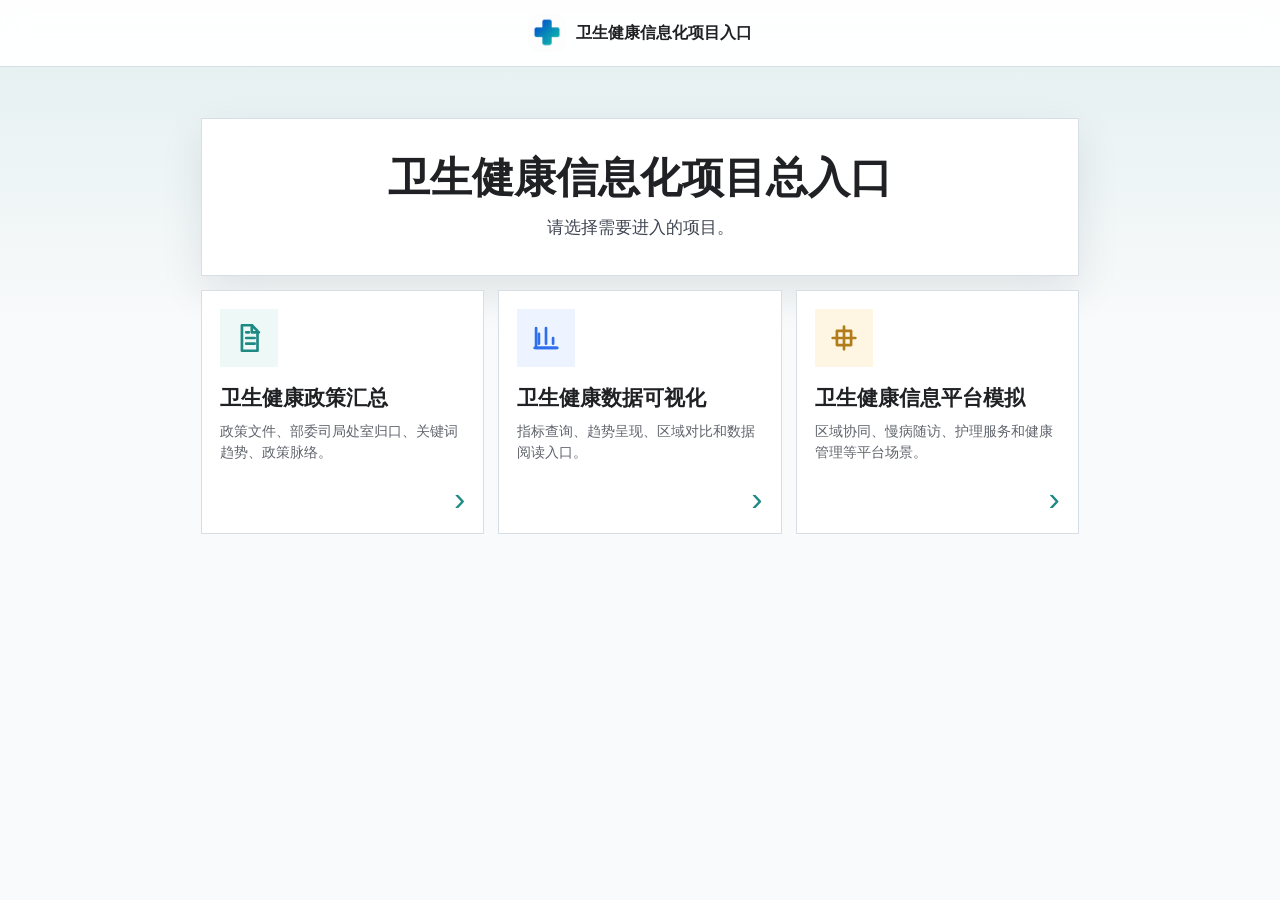
==== index.html @ bfa29a33 "Simplify portal home navigation" ====
﻿<!doctype html>
<html lang="zh-CN">
  <head>
    <meta charset="utf-8" />
    <meta name="viewport" content="width=device-width, initial-scale=1" />
    <title>卫生健康信息化项目入口</title>
    <link rel="icon" type="image/png" href="assets/favicon.png" />
    <link rel="apple-touch-icon" href="assets/favicon.png" />
    <link rel="stylesheet" href="styles.css" />
  </head>
  <body class="portal-shell portal-home-simple">
    <header class="portal-header">
      <a class="portal-brand" href="index.html" aria-label="卫生健康信息化项目入口">
        <img src="assets/favicon.png" alt="" />
        <span>卫生健康信息化项目入口</span>
      </a>
    </header>

    <main class="portal-main">
      <section class="portal-hero" aria-labelledby="portalTitle">
        <div>
          <h1 id="portalTitle">卫生健康信息化项目总入口</h1>
          <p>请选择需要进入的项目。</p>
        </div>
      </section>

      <section class="portal-grid" aria-label="项目入口">
        <a class="portal-card portal-card-policy" href="https://xujiann.github.io/health-policy/policy.html">
          <span class="portal-icon" aria-hidden="true">
            <svg viewBox="0 0 24 24" role="img">
              <path d="M7 3h7l4 4v14H7z" />
              <path d="M14 3v5h5" />
              <path d="M10 12h6M10 16h6M10 8h2" />
            </svg>
          </span>
          <span class="portal-card-body">
            <strong>卫生健康政策汇总</strong>
            <em>政策文件、部委司局处室归口、关键词趋势、政策脉络。</em>
          </span>
          <span class="portal-arrow" aria-hidden="true">›</span>
        </a>

        <a class="portal-card portal-card-data" href="https://xujiann.github.io/health-indicators/">
          <span class="portal-icon" aria-hidden="true">
            <svg viewBox="0 0 24 24" role="img">
              <path d="M4 19h16" />
              <path d="M7 16V9M12 16V5M17 16v-4" />
              <path d="M5 5v14h14" />
            </svg>
          </span>
          <span class="portal-card-body">
            <strong>卫生健康数据可视化</strong>
            <em>指标查询、趋势呈现、区域对比和数据阅读入口。</em>
          </span>
          <span class="portal-arrow" aria-hidden="true">›</span>
        </a>

        <a class="portal-card portal-card-platform" href="https://xujiann.github.io/chronic-care-platform/login.html">
          <span class="portal-icon" aria-hidden="true">
            <svg viewBox="0 0 24 24" role="img">
              <path d="M12 4v16M4 12h16" />
              <path d="M7 7h10v10H7z" />
            </svg>
          </span>
          <span class="portal-card-body">
            <strong>卫生健康信息平台模拟</strong>
            <em>区域协同、慢病随访、护理服务和健康管理等平台场景。</em>
          </span>
          <span class="portal-arrow" aria-hidden="true">›</span>
        </a>
      </section>

    </main>
  </body>
</html>
---- styles.css ----
:root {
  color-scheme: light;
  --ink: #202124;
  --muted: #60646c;
  --line: #d8dee6;
  --paper: #f8fafb;
  --panel: #ffffff;
  --teal: #1f8a84;
  --blue: #2f6fed;
  --red: #c85757;
  --green: #4e8f55;
  --gold: #b17c1a;
  --violet: #7a5bb8;
  --cyan: #2a91b8;
  --shadow: 0 16px 40px rgba(31, 41, 55, 0.10);
}

* {
  box-sizing: border-box;
}

html {
  scroll-behavior: smooth;
}

body {
  margin: 0;
  background: var(--paper);
  color: var(--ink);
  font-family: "Microsoft YaHei", "PingFang SC", "Noto Sans CJK SC", Arial, sans-serif;
  line-height: 1.55;
  padding-left: 232px;
}

section {
  scroll-margin-top: 96px;
}

a {
  color: inherit;
}

.topbar {
  display: flex;
  align-items: center;
  justify-content: space-between;
  gap: 24px;
  padding: 22px clamp(18px, 4vw, 48px) 16px;
  background: #ffffff;
  border-bottom: 1px solid var(--line);
  position: sticky;
  top: 0;
  z-index: 10;
}

.platform-rail {
  position: fixed;
  inset: 0 auto 0 0;
  width: 232px;
  background: #15202b;
  color: #fff;
  z-index: 20;
  display: flex;
  flex-direction: column;
  padding: 18px 14px;
}

.platform-brand {
  display: grid;
  grid-template-columns: 42px 1fr;
  gap: 10px;
  align-items: center;
  padding: 6px 6px 18px;
  border-bottom: 1px solid rgba(255, 255, 255, 0.14);
}

.platform-brand img {
  width: 42px;
  height: 42px;
  border-radius: 12px;
}

.platform-brand strong,
.platform-brand span {
  display: block;
}

.platform-brand strong {
  font-size: 16px;
}

.platform-brand span {
  color: rgba(255, 255, 255, 0.62);
  font-size: 12px;
}

.platform-rail nav {
  display: grid;
  gap: 6px;
  padding-top: 18px;
}

.platform-rail nav a {
  min-height: 40px;
  display: flex;
  align-items: center;
  padding: 0 12px;
  color: rgba(255, 255, 255, 0.76);
  text-decoration: none;
  font-weight: 800;
  border-left: 3px solid transparent;
}

.platform-rail nav a:hover,
.platform-rail nav a.is-active {
  color: #fff;
  background: rgba(255, 255, 255, 0.08);
  border-left-color: #22b8a8;
}

.eyebrow {
  margin: 0 0 4px;
  color: var(--teal);
  font-size: 13px;
  font-weight: 700;
}

h1,
h2,
p {
  margin-top: 0;
}

h1 {
  margin-bottom: 0;
  font-size: clamp(24px, 3.5vw, 42px);
  line-height: 1.18;
  letter-spacing: 0;
}

.top-actions {
  display: flex;
  align-items: center;
  gap: 10px;
  flex-shrink: 0;
}

.platform-status {
  min-height: 34px;
  display: inline-flex;
  align-items: center;
  padding: 0 12px;
  border: 1px solid #bfd5d2;
  background: #eef8f7;
  color: #17635f;
  font-size: 13px;
  font-weight: 900;
}

.icon-button,
.source-link,
button,
select,
input {
  font: inherit;
}

.icon-button {
  width: 42px;
  height: 42px;
  border: 1px solid var(--line);
  background: #fff;
  color: var(--ink);
  cursor: pointer;
}

.icon-button:hover,
.source-link:hover {
  border-color: var(--teal);
}

.source-link,
.detail-url {
  display: inline-flex;
  align-items: center;
  min-height: 42px;
  padding: 0 14px;
  border: 1px solid var(--line);
  background: #fff;
  text-decoration: none;
  font-weight: 700;
}

main {
  padding: 0 clamp(18px, 4vw, 48px) 44px;
}

.intro-band {
  display: grid;
  grid-template-columns: minmax(0, 1fr) minmax(260px, 420px);
  gap: 22px;
  align-items: stretch;
  padding: 28px 0 24px;
}

.intro-copy {
  display: grid;
  align-content: center;
  gap: 14px;
  max-width: 920px;
  min-height: 240px;
  padding: clamp(20px, 4vw, 34px);
  background: #fff;
  border: 1px solid var(--line);
  box-shadow: var(--shadow);
}

.intro-badge {
  justify-self: start;
  min-height: 30px;
  display: inline-flex;
  align-items: center;
  padding: 0 10px;
  border: 1px solid #bfd5d2;
  background: #eef8f7;
  color: #17635f;
  font-size: 12px;
  font-weight: 900;
}

.intro-copy h2 {
  margin: 0;
  max-width: 760px;
  font-size: clamp(26px, 3.4vw, 44px);
  line-height: 1.16;
}

.intro-copy p {
  margin: 0;
  max-width: 820px;
  font-size: 17px;
  color: #394150;
}

.intro-actions {
  display: flex;
  flex-wrap: wrap;
  gap: 10px;
}

.primary-action {
  display: inline-flex;
  align-items: center;
  min-height: 42px;
  padding: 0 16px;
  background: var(--teal);
  color: #fff;
  border: 1px solid var(--teal);
  text-decoration: none;
  font-weight: 900;
}

.primary-action:hover {
  background: #176f6a;
}

.stat-grid {
  display: grid;
  grid-template-columns: repeat(2, 1fr);
  gap: 10px;
}

.stat-grid div {
  min-height: 115px;
  background: #fff;
  border: 1px solid var(--line);
  display: grid;
  place-items: center;
  padding: 12px;
  text-align: center;
}

.stat-grid strong {
  display: block;
  font-size: 34px;
  line-height: 1;
}

.stat-grid span {
  color: var(--muted);
  font-size: 13px;
}

.module-strip {
  display: grid;
  grid-template-columns: repeat(4, minmax(0, 1fr));
  gap: 12px;
  margin-bottom: 18px;
}

.module-strip article {
  background: #fff;
  border: 1px solid var(--line);
  padding: 14px;
  display: grid;
  gap: 4px;
}

.module-strip span,
.module-strip em {
  color: var(--muted);
  font-size: 12px;
  font-style: normal;
  font-weight: 800;
}

.module-strip strong {
  font-size: 26px;
  line-height: 1;
}

.ops-dashboard {
  display: grid;
  grid-template-columns: minmax(0, 1.25fr) minmax(320px, 0.75fr);
  gap: 14px;
  margin-bottom: 18px;
}

.latest-panel,
.quality-panel {
  background: #fff;
  border: 1px solid var(--line);
  box-shadow: var(--shadow);
  padding: 16px;
}

.panel-head {
  display: flex;
  justify-content: space-between;
  gap: 16px;
  align-items: start;
  margin-bottom: 12px;
}

.panel-head span {
  display: block;
  color: var(--teal);
  font-size: 12px;
  font-weight: 900;
}

.panel-head h2 {
  margin: 2px 0 0;
  font-size: 22px;
}

.panel-head a,
.interface-status a {
  color: var(--teal);
  font-size: 13px;
  font-weight: 900;
  text-decoration: none;
}

.latest-list {
  display: grid;
  gap: 8px;
}

.latest-item {
  display: grid;
  gap: 4px;
  padding: 10px 12px;
  background: #f8fafb;
  border: 1px solid #e7edf2;
  text-decoration: none;
}

.latest-item:hover {
  background: #f1f8f8;
}

.latest-item span,
.latest-item em {
  color: var(--muted);
  font-size: 12px;
  font-style: normal;
}

.latest-item strong {
  font-size: 14px;
  line-height: 1.4;
}

.quality-grid {
  display: grid;
  grid-template-columns: repeat(2, 1fr);
  gap: 8px;
}

.quality-grid div {
  min-height: 78px;
  display: grid;
  place-items: center;
  padding: 10px;
  background: #f8fafb;
  border: 1px solid #e7edf2;
  text-align: center;
}

.quality-grid strong {
  font-size: 24px;
  line-height: 1;
}

.quality-grid span {
  color: var(--muted);
  font-size: 12px;
  font-weight: 800;
}

.interface-status {
  margin-top: 10px;
  padding: 10px 12px;
  background: #f4f8f8;
  border: 1px solid #dce8e8;
  display: flex;
  justify-content: space-between;
  gap: 12px;
  align-items: center;
}

.interface-status span {
  color: var(--muted);
  font-size: 12px;
  font-weight: 900;
}

.workspace {
  display: grid;
  grid-template-columns: minmax(240px, 280px) minmax(360px, 1fr) minmax(280px, 320px);
  gap: 16px;
  align-items: stretch;
  min-width: 0;
}

.filters,
.detail-panel,
.map-panel {
  background: var(--panel);
  border: 1px solid var(--line);
  box-shadow: var(--shadow);
}

.filters,
.detail-panel {
  padding: 18px;
}

.filters {
  display: flex;
  flex-direction: column;
  gap: 16px;
}

.filters label {
  display: grid;
  gap: 7px;
  color: var(--muted);
  font-size: 13px;
  font-weight: 700;
}

input,
select {
  width: 100%;
  min-height: 42px;
  border: 1px solid var(--line);
  background: #fff;
  color: var(--ink);
  padding: 0 12px;
}

input:focus,
select:focus,
button:focus-visible,
a:focus-visible {
  outline: 3px solid rgba(47, 111, 237, 0.24);
  outline-offset: 2px;
}

.legend {
  display: grid;
  gap: 8px;
  margin-top: 4px;
}

.legend-row {
  width: 100%;
  min-height: 34px;
  padding: 0;
  border: 0;
  background: transparent;
  display: flex;
  align-items: center;
  justify-content: space-between;
  gap: 10px;
  font-size: 13px;
  color: #3f4652;
  cursor: pointer;
  text-align: left;
}

.legend-row:hover {
  color: var(--teal);
}

.filter-count {
  margin: 0;
  padding: 10px 12px;
  background: #f4f8f8;
  border: 1px solid #dce8e8;
  color: #40505a;
  font-size: 13px;
  font-weight: 700;
}

.secondary-chips {
  display: flex;
  flex-wrap: wrap;
  gap: 6px;
}

.secondary-chips button {
  min-height: 30px;
  border: 1px solid var(--line);
  background: #fff;
  color: #3f4652;
  padding: 0 8px;
  font-size: 12px;
  font-weight: 700;
  cursor: pointer;
}

.secondary-chips button:hover,
.secondary-chips button.is-selected {
  border-color: var(--teal);
  color: var(--teal);
  background: #f4f8f8;
}

.secondary-chips strong {
  margin-left: 5px;
  color: var(--muted);
}

.legend-row span:first-child {
  display: inline-flex;
  align-items: center;
  gap: 8px;
}

.swatch {
  width: 12px;
  height: 12px;
  border-radius: 50%;
  display: inline-block;
}

.map-panel {
  min-height: 720px;
  overflow: hidden;
  position: relative;
}

.map-status {
  position: absolute;
  top: 12px;
  left: 12px;
  z-index: 2;
  padding: 7px 10px;
  background: rgba(255, 255, 255, 0.92);
  border: 1px solid var(--line);
  color: #4b5563;
  font-size: 12px;
  font-weight: 800;
}

#policyMap {
  display: block;
  width: 100%;
  height: 720px;
  background:
    radial-gradient(circle at 50% 50%, rgba(31, 138, 132, 0.08), transparent 34%),
    linear-gradient(90deg, rgba(216, 222, 230, 0.42) 1px, transparent 1px),
    linear-gradient(rgba(216, 222, 230, 0.42) 1px, transparent 1px),
    #fbfcfd;
  background-size: auto, 44px 44px, 44px 44px;
}

.link {
  stroke: #b9c3cf;
  stroke-width: 0.75;
  fill: none;
  opacity: 0.34;
}

.ministry-link {
  stroke-width: 2.4;
  opacity: 0.62;
}

.topic-link {
  stroke-width: 1.7;
  opacity: 0.54;
}

.office-link {
  stroke-width: 1.05;
  opacity: 0.45;
}

.policy-link {
  stroke-width: 0.6;
  opacity: 0.25;
}

.policy-relation {
  stroke-width: 0.8;
  opacity: 0.34;
  stroke-dasharray: 4 5;
}

.node {
  cursor: pointer;
}

.node circle {
  stroke: #ffffff;
  stroke-width: 1.6;
  filter: drop-shadow(0 5px 10px rgba(31, 41, 55, 0.14));
  transition: r 180ms ease, stroke-width 180ms ease;
}

.node text {
  fill: #1f2933;
  font-size: 12px;
  font-weight: 700;
  pointer-events: none;
}

.node.center text {
  font-size: 15px;
}

.node.ministry text {
  fill: #fff;
  font-size: 13px;
  font-weight: 900;
}

.node.topic text {
  fill: #fff;
  font-size: 11px;
}

.node.office text {
  fill: #172033;
  font-size: 11px;
  font-weight: 900;
}

.node.office circle {
  stroke: rgba(32, 33, 36, 0.36);
  stroke-width: 1.8;
}

.node.office .office-count {
  fill: var(--muted);
  font-size: 10px;
  font-weight: 800;
}

.node.policy:hover circle {
  r: 8;
  stroke-width: 2.4;
}

.node.ministry:hover circle,
.node.topic:hover circle,
.node.office:hover circle {
  stroke: #202124;
  stroke-width: 2.4;
}

.node.is-muted {
  opacity: 0.22;
}

.node.is-active circle {
  stroke: #202124;
  stroke-width: 3.2;
}

.detail-panel {
  display: flex;
  flex-direction: column;
  min-width: 0;
}

.detail-kicker {
  margin-bottom: 8px;
  color: var(--teal);
  font-size: 13px;
  font-weight: 800;
}

.detail-panel h2 {
  margin-bottom: 8px;
  font-size: 22px;
  line-height: 1.24;
}

.detail-date {
  margin-bottom: 14px;
  color: var(--muted);
}

#detailSummary {
  color: #3b4350;
}

dl {
  display: grid;
  grid-template-columns: 76px 1fr;
  gap: 9px 12px;
  margin: 6px 0 18px;
  font-size: 14px;
}

dt {
  color: var(--muted);
}

dd {
  margin: 0;
  min-width: 0;
}

.detail-url {
  justify-content: center;
  margin-top: auto;
  color: #fff;
  background: var(--teal);
  border-color: var(--teal);
}

.matrix-section,
.continuity-section,
.taxonomy-section,
.governance-section,
.timeline-section,
.sources-section {
  padding-top: 34px;
}

.section-head {
  display: flex;
  align-items: end;
  justify-content: space-between;
  gap: 24px;
  margin-bottom: 14px;
}

.section-head h2 {
  margin: 0;
  font-size: 24px;
}

.section-head p {
  max-width: 780px;
  margin: 0;
  color: var(--muted);
}

.matrix {
  display: grid;
  grid-template-columns: 190px repeat(11, minmax(54px, 1fr));
  gap: 1px;
  overflow-x: auto;
  border: 1px solid var(--line);
  background: var(--line);
}

.matrix-corner,
.matrix-head,
.matrix-topic,
.matrix-cell {
  min-height: 42px;
  background: #fff;
  display: flex;
  align-items: center;
}

.matrix-corner,
.matrix-head {
  justify-content: center;
  color: var(--muted);
  font-size: 12px;
  font-weight: 800;
}

.matrix-topic {
  gap: 8px;
  padding: 0 12px;
  font-size: 13px;
  font-weight: 800;
  white-space: nowrap;
}

.matrix-cell {
  justify-content: center;
  border: 0;
  color: #1f2933;
  font-size: 12px;
  font-weight: 800;
  cursor: pointer;
  background:
    linear-gradient(rgba(255, 255, 255, calc(1 - var(--cell-alpha))), rgba(255, 255, 255, calc(1 - var(--cell-alpha)))),
    var(--cell-color);
}

.matrix-cell:hover {
  outline: 2px solid #202124;
  outline-offset: -2px;
}

.continuity-tools {
  display: grid;
  grid-template-columns: minmax(240px, 420px) auto;
  gap: 10px;
  align-items: end;
  margin-bottom: 12px;
}

.continuity-tools label {
  display: grid;
  gap: 7px;
  color: var(--muted);
  font-size: 13px;
  font-weight: 800;
}

.trend-presets {
  display: flex;
  flex-wrap: wrap;
  gap: 8px;
  margin: -2px 0 12px;
}

.trend-presets button {
  min-height: 32px;
  border: 1px solid var(--line);
  background: #fff;
  color: #3f4652;
  padding: 0 10px;
  font-size: 13px;
  font-weight: 800;
  cursor: pointer;
}

.trend-presets button:hover,
.trend-presets button.is-active {
  border-color: var(--teal);
  color: var(--teal);
  background: #f4f8f8;
}

.continuity-grid {
  display: grid;
  grid-template-columns: minmax(420px, 1.3fr) minmax(280px, 0.7fr);
  gap: 14px;
}

.continuity-chart,
.continuity-panel,
.continuity-list,
.taxonomy-card {
  background: #fff;
  border: 1px solid var(--line);
}

.continuity-chart {
  min-height: 220px;
  display: grid;
  grid-template-columns: repeat(11, minmax(52px, 1fr));
  gap: 8px;
  align-items: end;
  padding: 18px 16px 12px;
  overflow-x: auto;
}

.continuity-bar {
  min-width: 0;
  min-height: 172px;
  border: 0;
  background: transparent;
  display: grid;
  grid-template-rows: 1fr auto auto;
  gap: 5px;
  justify-items: center;
  color: #3f4652;
  cursor: pointer;
  position: relative;
}

.continuity-bar span {
  width: 68%;
  align-self: end;
  background: linear-gradient(180deg, #2f6fed, #1f8a84);
  border: 1px solid rgba(32, 33, 36, 0.12);
  grid-row: 1;
  grid-column: 1;
  z-index: 2;
}

.continuity-bar i {
  width: 92%;
  align-self: end;
  background: rgba(31, 138, 132, 0.12);
  border: 1px dashed rgba(31, 138, 132, 0.35);
  grid-row: 1;
  grid-column: 1;
  z-index: 1;
}

.continuity-bar:hover span {
  filter: brightness(1.08);
}

.continuity-bar strong {
  font-size: 13px;
}

.continuity-bar em {
  font-style: normal;
  color: var(--muted);
  font-size: 12px;
}

.continuity-panel {
  padding: 16px;
}

.continuity-panel h3 {
  margin: 0 0 8px;
  font-size: 20px;
}

.continuity-panel p {
  color: var(--muted);
}

.trend-metrics {
  display: grid;
  grid-template-columns: repeat(2, 1fr);
  gap: 8px;
  margin: 12px 0;
}

.trend-metrics div {
  min-height: 64px;
  display: grid;
  place-items: center;
  padding: 8px;
  background: #f8fafb;
  border: 1px solid #e7edf2;
  text-align: center;
}

.trend-metrics strong {
  font-size: 16px;
}

.trend-metrics span {
  color: var(--muted);
  font-size: 12px;
  font-weight: 800;
}

.continuity-tags {
  display: flex;
  flex-wrap: wrap;
  gap: 7px;
}

.continuity-tags span {
  border: 1px solid var(--line);
  background: #f8fafb;
  padding: 5px 8px;
  font-size: 12px;
  font-weight: 800;
}

.continuity-tags strong {
  margin-left: 6px;
  color: var(--teal);
}

.forecast-box {
  margin-top: 12px;
  background: #fff;
  border: 1px solid var(--line);
  padding: 16px;
}

.forecast-head {
  display: flex;
  justify-content: space-between;
  gap: 16px;
  align-items: start;
  margin-bottom: 12px;
}

.forecast-head span {
  display: block;
  color: var(--teal);
  font-size: 12px;
  font-weight: 900;
}

.forecast-head h3 {
  margin: 2px 0 0;
  font-size: 20px;
}

.forecast-head dl {
  display: flex;
  gap: 8px;
  margin: 0;
}

.forecast-head dl div {
  min-width: 84px;
  padding: 8px 10px;
  background: #f8fafb;
  border: 1px solid #e7edf2;
  text-align: center;
}

.forecast-head dt {
  color: var(--muted);
  font-size: 12px;
  font-weight: 800;
}

.forecast-head dd {
  margin: 2px 0 0;
  color: var(--ink);
  font-size: 16px;
  font-weight: 900;
}

.forecast-cards {
  display: grid;
  grid-template-columns: repeat(3, minmax(0, 1fr));
  gap: 10px;
}

.forecast-cards article {
  min-height: 112px;
  padding: 12px;
  background: #f8fafb;
  border: 1px solid #e7edf2;
}

.forecast-cards strong {
  display: block;
  margin-bottom: 6px;
  color: #1f2933;
  font-size: 15px;
}

.forecast-cards p {
  margin: 0;
  color: #3f4652;
  font-size: 13px;
  line-height: 1.6;
}

.continuity-list {
  display: grid;
  gap: 1px;
  margin-top: 12px;
  background: var(--line);
  overflow: hidden;
}

.trend-stage-list {
  display: grid;
  grid-template-columns: repeat(auto-fit, minmax(220px, 1fr));
  gap: 10px;
  margin-top: 12px;
}

.trend-stage {
  background: #fff;
  border: 1px solid var(--line);
  padding: 12px;
}

.trend-stage div {
  display: flex;
  justify-content: space-between;
  gap: 8px;
  margin-bottom: 8px;
}

.trend-stage div strong {
  font-size: 18px;
}

.trend-stage div span {
  color: var(--teal);
  font-size: 13px;
  font-weight: 900;
}

.trend-stage ul {
  margin: 0;
  padding-left: 18px;
  color: #3f4652;
  font-size: 12px;
}

.trend-stage li + li {
  margin-top: 4px;
}

.continuity-item {
  display: grid;
  gap: 5px;
  padding: 10px 12px;
  background: #fff;
  text-decoration: none;
}

.continuity-item:hover {
  background: #f8fafb;
}

.continuity-item strong {
  font-size: 14px;
  line-height: 1.38;
}

.continuity-item span {
  color: var(--muted);
  font-size: 12px;
}

.taxonomy-list {
  display: grid;
  grid-template-columns: repeat(auto-fit, minmax(320px, 1fr));
  gap: 12px;
}

.taxonomy-card {
  padding: 14px;
}

.taxonomy-card h3 {
  display: flex;
  align-items: center;
  gap: 8px;
  margin: 0 0 8px;
  font-size: 17px;
}

.taxonomy-card p {
  margin-bottom: 12px;
  color: #3b4350;
  font-size: 13px;
}

.taxonomy-card dl {
  grid-template-columns: 58px 1fr;
  margin: 0;
  font-size: 13px;
}

.taxonomy-card a {
  color: var(--teal);
  font-weight: 800;
}

.milestone-list {
  display: grid;
  gap: 12px;
}

.milestone-card {
  display: grid;
  grid-template-columns: 112px minmax(0, 1fr);
  background: #fff;
  border: 1px solid var(--line);
}

.milestone-year {
  display: grid;
  align-content: space-between;
  gap: 18px;
  padding: 16px;
  background: #0f766e;
  color: #fff;
}

.milestone-year strong {
  font-size: 24px;
  line-height: 1;
}

.milestone-year span {
  width: 34px;
  height: 34px;
  display: grid;
  place-items: center;
  border: 1px solid rgba(255, 255, 255, 0.5);
  font-size: 12px;
  font-weight: 900;
}

.milestone-body {
  padding: 16px;
}

.milestone-stage {
  display: inline-flex;
  align-items: center;
  min-height: 26px;
  padding: 0 9px;
  background: #eef8f7;
  color: #145f5a;
  font-size: 12px;
  font-weight: 900;
}

.milestone-body h3 {
  margin: 10px 0 8px;
  font-size: 18px;
}

.milestone-body p {
  margin: 0;
  color: #3f4652;
  font-size: 14px;
  line-height: 1.65;
}

.milestone-tags {
  display: flex;
  flex-wrap: wrap;
  gap: 6px;
  margin-top: 12px;
}

.milestone-tags span {
  padding: 5px 8px;
  background: #f4f6f8;
  color: #394150;
  font-size: 12px;
  font-weight: 800;
}

.milestone-body dl {
  display: grid;
  grid-template-columns: 70px minmax(0, 1fr);
  gap: 6px 10px;
  margin: 12px 0;
  color: #4b5563;
  font-size: 13px;
}

.milestone-body dt {
  color: var(--muted);
  font-weight: 800;
}

.milestone-body dd {
  margin: 0;
}

.milestone-body a {
  color: var(--teal);
  font-weight: 900;
}

.governance-grid {
  display: grid;
  grid-template-columns: repeat(4, minmax(0, 1fr));
  gap: 12px;
}

.governance-grid article {
  background: #fff;
  border: 1px solid var(--line);
  padding: 16px;
}

.governance-grid h3 {
  margin: 0 0 8px;
  font-size: 17px;
}

.governance-grid p {
  margin: 0;
  color: var(--muted);
  font-size: 13px;
}

.empty-note {
  margin: 0;
  padding: 14px;
  background: #fff;
  color: var(--muted);
}

.timeline {
  display: grid;
  grid-template-columns: repeat(11, minmax(190px, 1fr));
  gap: 12px;
  overflow-x: auto;
  padding-bottom: 12px;
}

.year-column {
  background: #fff;
  border: 1px solid var(--line);
  min-height: 180px;
}

.year-head {
  display: flex;
  justify-content: space-between;
  gap: 10px;
  padding: 10px 12px;
  border-bottom: 1px solid var(--line);
  font-weight: 800;
}

.year-head span,
.year-more {
  color: var(--muted);
  font-size: 12px;
  font-weight: 700;
}

.mini-policy {
  display: block;
  padding: 8px 10px;
  border-bottom: 1px solid #eef1f4;
  text-decoration: none;
  color: var(--ink);
}

.mini-policy:hover,
.source-item:hover {
  background: #f4f8f8;
}

.mini-policy strong,
.source-title {
  display: block;
  font-size: 12px;
  line-height: 1.35;
}

.year-more {
  padding: 9px 12px;
}

.mini-policy span,
.source-meta {
  color: var(--muted);
  font-size: 12px;
}

.source-list {
  display: grid;
  grid-template-columns: repeat(auto-fit, minmax(280px, 1fr));
  gap: 12px;
}

.source-toolbar {
  display: flex;
  justify-content: flex-end;
  gap: 8px;
  margin: -4px 0 12px;
}

.source-toolbar [hidden] {
  display: none;
}

.source-item {
  min-height: 150px;
  padding: 16px;
  background: #fff;
  border: 1px solid var(--line);
  text-decoration: none;
  display: grid;
  gap: 10px;
  align-content: start;
}

.source-title {
  color: #1f2933;
  font-size: 16px;
  font-weight: 900;
  line-height: 1.42;
}

.source-no {
  justify-self: start;
  display: inline-flex;
  align-items: center;
  min-height: 30px;
  padding: 0 10px;
  border: 1px solid #bfd5d2;
  background: #eef8f7;
  color: #145f5a;
  font-size: 13px;
  font-weight: 900;
}

.source-summary {
  margin: 0;
  color: #3f4652;
  font-size: 13px;
  line-height: 1.6;
}

.source-summary strong {
  color: #202124;
  font-weight: 900;
}

.portal-shell {
  min-height: 100svh;
  padding-left: 0;
  background:
    linear-gradient(180deg, rgba(31, 138, 132, 0.10), rgba(248, 250, 251, 0) 320px),
    var(--paper);
}

.portal-header {
  position: sticky;
  top: 0;
  z-index: 30;
  display: flex;
  align-items: center;
  justify-content: space-between;
  gap: 18px;
  padding: 14px clamp(14px, 4vw, 42px);
  background: rgba(255, 255, 255, 0.94);
  border-bottom: 1px solid var(--line);
  backdrop-filter: blur(12px);
}

.portal-brand {
  display: inline-flex;
  align-items: center;
  gap: 10px;
  color: var(--ink);
  text-decoration: none;
  font-weight: 900;
}

.portal-brand img {
  width: 38px;
  height: 38px;
  border-radius: 10px;
}

.portal-header nav {
  display: flex;
  gap: 8px;
  overflow-x: auto;
  scrollbar-width: thin;
}

.portal-header nav a {
  min-width: max-content;
  min-height: 36px;
  display: inline-flex;
  align-items: center;
  padding: 0 12px;
  border: 1px solid transparent;
  color: #3f4652;
  text-decoration: none;
  font-size: 13px;
  font-weight: 800;
}

.portal-header nav a:hover,
.portal-header nav a.is-active {
  border-color: #bfd5d2;
  background: #eef8f7;
  color: #145f5a;
}

.portal-main {
  width: min(1180px, 100%);
  margin: 0 auto;
  padding: clamp(22px, 4vw, 54px);
}

.portal-hero {
  min-height: 238px;
  display: grid;
  align-items: center;
  padding: clamp(22px, 5vw, 42px);
  background: #fff;
  border: 1px solid var(--line);
  box-shadow: var(--shadow);
}

.portal-kicker {
  margin-bottom: 10px;
  color: var(--teal);
  font-size: 13px;
  font-weight: 900;
}

.portal-hero h1 {
  max-width: 760px;
  margin-bottom: 12px;
}

.portal-hero p {
  max-width: 680px;
  margin-bottom: 0;
  color: #3f4652;
  font-size: 17px;
}

.portal-meta {
  display: flex;
  flex-wrap: wrap;
  gap: 10px;
  margin-top: 24px;
}

.portal-meta span {
  min-height: 38px;
  display: inline-flex;
  align-items: center;
  gap: 6px;
  padding: 0 12px;
  border: 1px solid #d6e5e2;
  background: #f7fbfa;
  color: #3f4652;
  font-size: 13px;
  font-weight: 800;
}

.portal-meta strong {
  color: var(--teal);
  font-size: 18px;
}

.portal-grid {
  display: grid;
  grid-template-columns: repeat(3, minmax(0, 1fr));
  gap: 14px;
  margin-top: 18px;
}

.portal-card {
  display: grid;
  grid-template-columns: 1fr;
  align-content: start;
  gap: 18px;
  min-height: 244px;
  padding: 18px;
  background: #fff;
  border: 1px solid var(--line);
  color: var(--ink);
  text-decoration: none;
}

.portal-card:hover {
  border-color: #9fc9c4;
  box-shadow: 0 12px 28px rgba(31, 41, 55, 0.08);
  transform: translateY(-1px);
}

.portal-icon {
  width: 58px;
  height: 58px;
  display: grid;
  place-items: center;
  background: #eef8f7;
}

.portal-icon svg {
  width: 34px;
  height: 34px;
  fill: none;
  stroke: var(--teal);
  stroke-width: 1.9;
  stroke-linecap: round;
  stroke-linejoin: round;
}

.portal-card-data .portal-icon {
  background: #eef4ff;
}

.portal-card-data .portal-icon svg {
  stroke: var(--blue);
}

.portal-card-platform .portal-icon {
  background: #fff5e3;
}

.portal-card-platform .portal-icon svg {
  stroke: var(--gold);
}

.portal-card-body {
  display: grid;
  gap: 10px;
}

.portal-card-body strong {
  font-size: 21px;
  line-height: 1.25;
}

.portal-card-body em {
  color: var(--muted);
  font-size: 14px;
  font-style: normal;
  line-height: 1.5;
}

.portal-home-simple .portal-header {
  justify-content: center;
}

.portal-home-simple .portal-main {
  max-width: 980px;
}

.portal-home-simple .portal-hero {
  min-height: 0;
  padding-block: clamp(20px, 4vw, 34px);
  text-align: center;
}

.portal-home-simple .portal-hero h1,
.portal-home-simple .portal-hero p {
  margin-inline: auto;
}

.portal-home-simple .portal-grid {
  margin-top: 14px;
}

.portal-arrow {
  justify-self: end;
  margin-top: auto;
  color: var(--teal);
  font-size: 34px;
  line-height: 1;
}

.portal-note {
  margin-top: 18px;
  padding: 18px;
  background: #15202b;
  color: #fff;
  display: grid;
  grid-template-columns: 160px minmax(0, 1fr);
  gap: 18px;
  align-items: center;
}

.portal-note h2 {
  margin-bottom: 0;
  font-size: 18px;
}

.portal-note p {
  margin-bottom: 0;
  color: rgba(255, 255, 255, 0.76);
  font-size: 14px;
}

.about-portal-hero {
  min-height: 300px;
}

.compact-portal-grid .portal-card {
  min-height: 208px;
}

.about-section {
  margin-top: 28px;
  padding-bottom: 8px;
}

.about-hero {
  padding: 28px 0 0;
}

.about-hero > div {
  min-height: 260px;
  display: grid;
  align-content: center;
  gap: 14px;
  padding: clamp(22px, 5vw, 44px);
  background: #fff;
  border: 1px solid var(--line);
  box-shadow: var(--shadow);
}

.about-hero h2 {
  margin: 0;
  font-size: clamp(30px, 4vw, 48px);
  line-height: 1.14;
}

.about-hero p {
  max-width: 900px;
  margin: 0;
  color: #394150;
  font-size: 17px;
}

.about-grid {
  display: grid;
  grid-template-columns: 1fr 1fr 1fr;
  gap: 12px;
}

.about-grid article {
  min-height: 150px;
  background: #fff;
  border: 1px solid var(--line);
  padding: 18px;
  display: grid;
  align-content: start;
  gap: 8px;
}

.about-grid h3 {
  margin: 0;
  font-size: 18px;
}

.about-grid p {
  margin: 0;
  color: #3f4652;
}

.about-grid a {
  color: var(--teal);
  font-weight: 900;
  text-decoration: none;
  overflow-wrap: anywhere;
}

.about-name {
  color: var(--ink);
  font-size: 24px;
  font-weight: 900;
}

@media (max-width: 1180px) {
  body {
    padding-left: 0;
  }

  section {
    scroll-margin-top: 132px;
  }

  .platform-rail {
    position: sticky;
    top: 0;
    width: auto;
    display: block;
    padding: 10px 12px;
  }

  .platform-brand {
    display: flex;
    padding: 2px 2px 10px;
  }

  .platform-brand span {
    display: none;
  }

  .platform-rail nav {
    display: flex;
    overflow-x: auto;
    padding-top: 10px;
    gap: 8px;
    scrollbar-width: thin;
    overscroll-behavior-x: contain;
    scroll-snap-type: x proximity;
  }

  .platform-rail nav a {
    min-width: max-content;
    min-height: 38px;
    border-left: 0;
    border-bottom: 3px solid transparent;
    scroll-snap-align: start;
  }

  .platform-rail nav a:hover,
  .platform-rail nav a.is-active {
    border-left-color: transparent;
    border-bottom-color: #22b8a8;
  }

  .workspace {
    grid-template-columns: 280px minmax(0, 1fr);
  }

  .detail-panel {
    grid-column: 1 / -1;
  }
}

@media (max-width: 760px) {
  .portal-home-simple .portal-header {
    justify-items: center;
  }

  .portal-header {
    display: grid;
    gap: 8px;
    padding: 8px 10px;
  }

  .portal-brand {
    min-height: 36px;
    gap: 8px;
  }

  .portal-brand img {
    width: 34px;
    height: 34px;
    border-radius: 9px;
  }

  .portal-brand span {
    overflow: hidden;
    text-overflow: ellipsis;
    white-space: nowrap;
  }

  .portal-header nav {
    margin-top: 0;
    gap: 6px;
    padding: 2px 0 3px;
    scroll-snap-type: x proximity;
  }

  .portal-header nav a {
    min-height: 34px;
    padding: 0 11px;
    border-color: #e5e9ef;
    background: #fff;
    border-radius: 999px;
    font-size: 12px;
    scroll-snap-align: start;
  }

  .portal-main {
    padding: 10px 10px max(22px, env(safe-area-inset-bottom));
  }

  .portal-hero {
    min-height: 0;
    padding: 16px;
    border-radius: 16px;
    box-shadow: 0 8px 20px rgba(31, 41, 55, 0.07);
  }

  .portal-hero h1 {
    margin-bottom: 8px;
    font-size: 25px;
    line-height: 1.18;
  }

  .portal-home-simple .portal-hero {
    padding: 14px;
    text-align: left;
  }

  .portal-home-simple .portal-hero h1,
  .portal-home-simple .portal-hero p {
    margin-inline: 0;
  }

  .portal-hero p {
    font-size: 14px;
    line-height: 1.65;
  }

  .portal-meta {
    gap: 6px;
    margin-top: 12px;
  }

  .portal-meta span {
    min-height: 28px;
    padding: 0 8px;
    font-size: 12px;
  }

  .portal-grid {
    grid-template-columns: 1fr;
    gap: 10px;
    margin-top: 12px;
  }

  .portal-card {
    grid-template-columns: 44px minmax(0, 1fr) auto;
    align-content: center;
    gap: 10px;
    min-height: 92px;
    padding: 12px;
    border-radius: 14px;
  }

  .portal-icon {
    width: 44px;
    height: 44px;
    border-radius: 12px;
  }

  .portal-icon svg {
    width: 23px;
    height: 23px;
  }

  .portal-card-body strong {
    font-size: 16px;
  }

  .portal-card-body em {
    font-size: 12px;
    line-height: 1.45;
  }

  .portal-note {
    display: block;
    margin-top: 12px;
    padding: 14px;
    border-radius: 14px;
  }

  .portal-note h2 {
    margin-bottom: 6px;
    font-size: 17px;
  }

  .portal-note p {
    font-size: 13px;
    line-height: 1.65;
  }

  .topbar,
  .section-head,
  .intro-band {
    display: block;
  }

  main {
    padding: 0 12px 32px;
  }

  .topbar {
    position: static;
    padding: 14px 12px 10px;
  }

  h1 {
    font-size: 23px;
  }

  .top-actions {
    margin-top: 12px;
    flex-wrap: wrap;
  }

  .top-actions .platform-status {
    width: 100%;
    justify-content: center;
  }

  .stat-grid {
    grid-template-columns: repeat(2, 1fr);
    margin-top: 12px;
  }

  .intro-copy {
    min-height: auto;
    padding: 16px;
    box-shadow: 0 10px 24px rgba(31, 41, 55, 0.08);
  }

  .intro-copy h2 {
    font-size: 23px;
  }

  .intro-copy p {
    font-size: 14px;
  }

  .intro-actions .source-link,
  .intro-actions .primary-action {
    flex: 1 1 140px;
    justify-content: center;
  }

  .module-strip,
  .ops-dashboard,
  .governance-grid,
  .about-grid {
    grid-template-columns: repeat(2, 1fr);
  }

  .module-strip {
    gap: 8px;
  }

  .module-strip article {
    min-height: 118px;
    padding: 12px;
  }

  .module-strip strong {
    font-size: 22px;
  }

  .workspace {
    grid-template-columns: 1fr;
  }

  .ops-dashboard {
    grid-template-columns: 1fr;
  }

  .continuity-tools,
  .continuity-grid {
    grid-template-columns: 1fr;
  }

  .forecast-head {
    display: grid;
  }

  .forecast-head dl,
  .forecast-cards {
    grid-template-columns: 1fr;
  }

  .milestone-card {
    grid-template-columns: 1fr;
  }

  .milestone-year {
    grid-template-columns: 1fr auto;
    align-items: center;
    align-content: center;
  }

  .forecast-head dl {
    display: grid;
  }

  .continuity-chart {
    grid-template-columns: repeat(11, minmax(42px, 1fr));
    overflow-x: auto;
    padding-bottom: 8px;
  }

  .map-panel {
    min-height: 440px;
  }

  #policyMap {
    height: 440px;
  }

  .source-list,
  .taxonomy-list {
    grid-template-columns: 1fr;
  }

  .source-item {
    min-height: auto;
    padding: 14px;
  }

  .source-title {
    font-size: 15px;
  }

  .source-no {
    min-height: 28px;
    font-size: 12px;
  }

  .milestone-body {
    padding: 14px;
  }

  .milestone-body h3 {
    font-size: 16px;
  }

  .milestone-body p {
    font-size: 13px;
  }

  .about-hero {
    padding: 20px 0 14px;
  }

  .about-hero > div {
    padding: 18px;
  }

  .about-hero h2 {
    font-size: 26px;
  }

  .section-head p {
    margin-top: 8px;
  }
}

@media (max-width: 520px) {
  main {
    padding-inline: 10px;
  }

  section {
    scroll-margin-top: 118px;
  }

  .platform-rail {
    padding: 8px 10px 9px;
  }

  .platform-brand {
    padding-bottom: 8px;
  }

  .platform-brand img {
    width: 34px;
    height: 34px;
  }

  .platform-brand strong {
    font-size: 15px;
  }

  .platform-rail nav {
    gap: 6px;
    padding-top: 8px;
  }

  .platform-rail nav a {
    min-height: 34px;
    padding: 0 9px;
    font-size: 12px;
  }

  .stat-grid,
  .module-strip,
  .governance-grid,
  .about-grid,
  .quality-grid,
  .trend-metrics {
    grid-template-columns: 1fr;
  }

  .stat-grid div {
    min-height: 86px;
  }

  .intro-actions {
    gap: 8px;
  }

  .intro-actions .source-link,
  .intro-actions .primary-action,
  .top-actions .source-link {
    width: 100%;
    justify-content: center;
  }

  .filters,
  .detail-panel,
  .latest-panel,
  .quality-panel,
  .source-item,
  .taxonomy-card,
  .governance-grid article,
  .about-grid article {
    border-radius: 0;
  }

  .milestone-year {
    padding: 12px 14px;
  }

  .milestone-year strong {
    font-size: 21px;
  }

  .milestone-body dl {
    grid-template-columns: 1fr;
  }

  .source-summary {
    font-size: 12px;
  }

  .panel-head,
  .interface-status,
  .source-toolbar {
    align-items: stretch;
    flex-direction: column;
  }

  .source-toolbar .source-link {
    justify-content: center;
  }
}
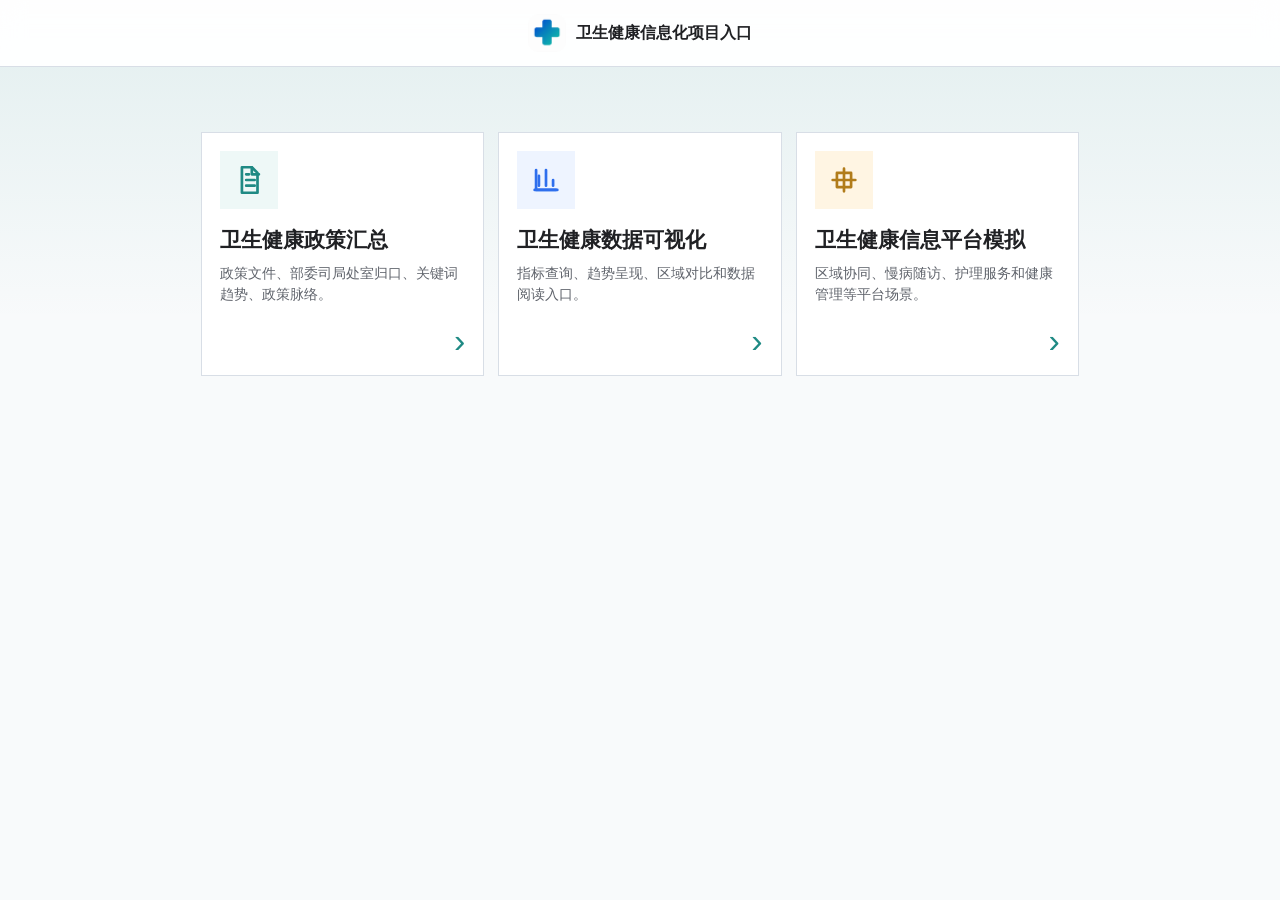
==== commit 02fa688b: "Remove portal home intro text" ====
--- a/index.html
+++ b/index.html
@@ -17,13 +17,6 @@
     </header>
 
     <main class="portal-main">
-      <section class="portal-hero" aria-labelledby="portalTitle">
-        <div>
-          <h1 id="portalTitle">卫生健康信息化项目总入口</h1>
-          <p>请选择需要进入的项目。</p>
-        </div>
-      </section>
-
       <section class="portal-grid" aria-label="项目入口">
         <a class="portal-card portal-card-policy" href="https://xujiann.github.io/health-policy/policy.html">
           <span class="portal-icon" aria-hidden="true">
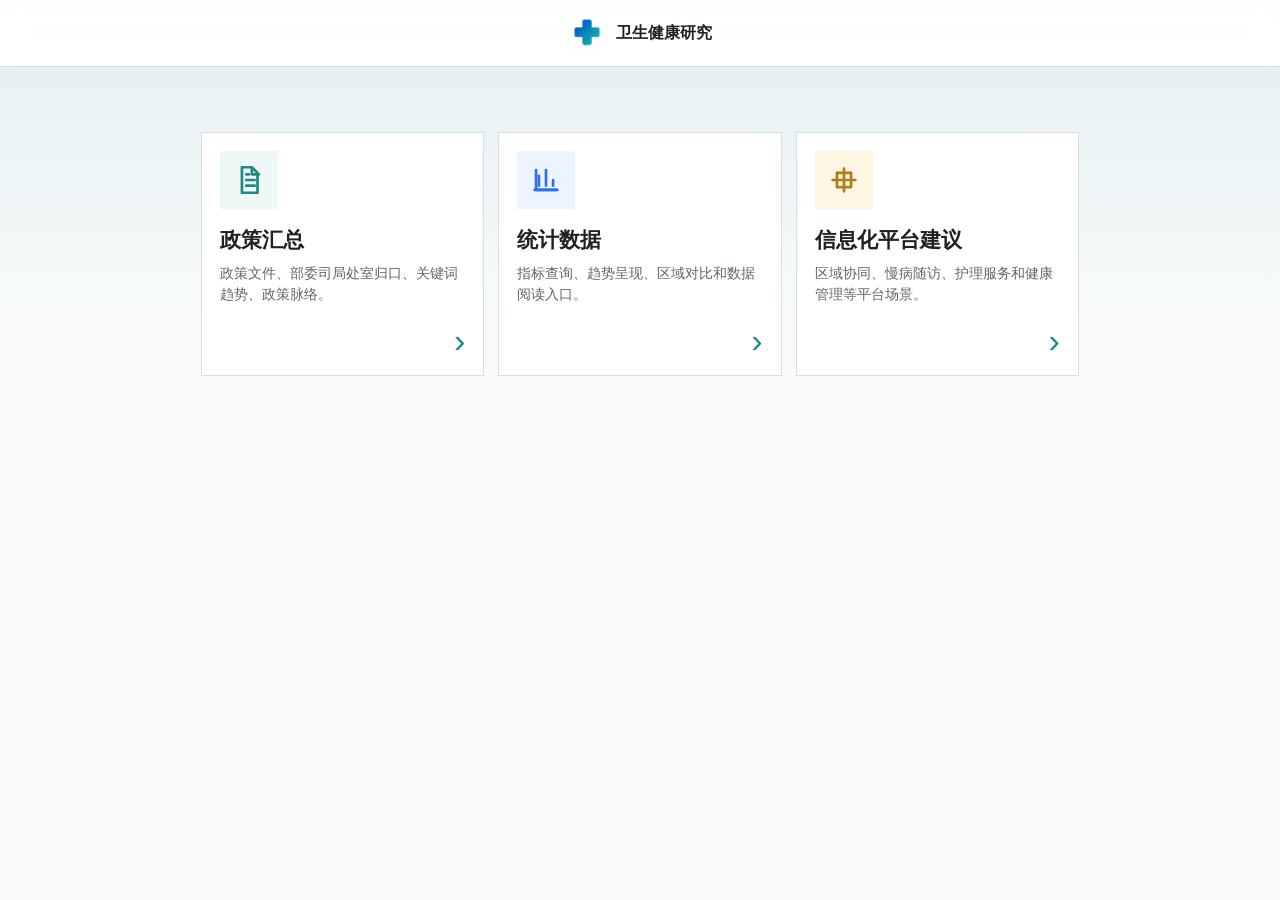
==== commit 9fc71b1c: "Update portal entry labels" ====
--- a/index.html
+++ b/index.html
@@ -3,16 +3,16 @@
   <head>
     <meta charset="utf-8" />
     <meta name="viewport" content="width=device-width, initial-scale=1" />
-    <title>卫生健康信息化项目入口</title>
+    <title>卫生健康研究</title>
     <link rel="icon" type="image/png" href="assets/favicon.png" />
     <link rel="apple-touch-icon" href="assets/favicon.png" />
     <link rel="stylesheet" href="styles.css" />
   </head>
   <body class="portal-shell portal-home-simple">
     <header class="portal-header">
-      <a class="portal-brand" href="index.html" aria-label="卫生健康信息化项目入口">
+      <a class="portal-brand" href="index.html" aria-label="卫生健康研究">
         <img src="assets/favicon.png" alt="" />
-        <span>卫生健康信息化项目入口</span>
+        <span>卫生健康研究</span>
       </a>
     </header>
 
@@ -27,7 +27,7 @@
             </svg>
           </span>
           <span class="portal-card-body">
-            <strong>卫生健康政策汇总</strong>
+            <strong>政策汇总</strong>
             <em>政策文件、部委司局处室归口、关键词趋势、政策脉络。</em>
           </span>
           <span class="portal-arrow" aria-hidden="true">›</span>
@@ -42,7 +42,7 @@
             </svg>
           </span>
           <span class="portal-card-body">
-            <strong>卫生健康数据可视化</strong>
+            <strong>统计数据</strong>
             <em>指标查询、趋势呈现、区域对比和数据阅读入口。</em>
           </span>
           <span class="portal-arrow" aria-hidden="true">›</span>
@@ -56,7 +56,7 @@
             </svg>
           </span>
           <span class="portal-card-body">
-            <strong>卫生健康信息平台模拟</strong>
+            <strong>信息化平台建议</strong>
             <em>区域协同、慢病随访、护理服务和健康管理等平台场景。</em>
           </span>
           <span class="portal-arrow" aria-hidden="true">›</span>
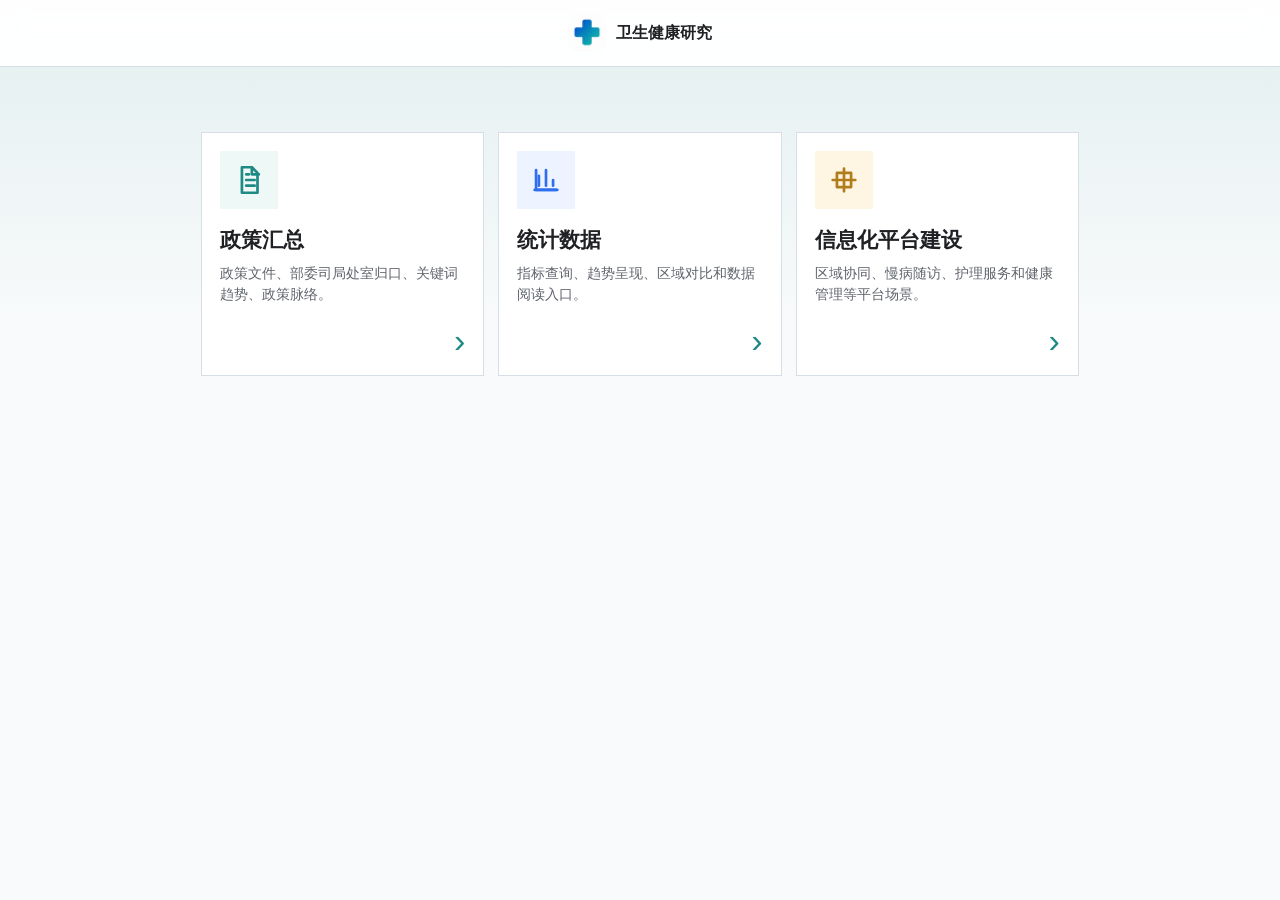
==== commit abe80e71: "Rename platform entry" ====
--- a/index.html
+++ b/index.html
@@ -56,7 +56,7 @@
             </svg>
           </span>
           <span class="portal-card-body">
-            <strong>信息化平台建议</strong>
+            <strong>信息化平台建设</strong>
             <em>区域协同、慢病随访、护理服务和健康管理等平台场景。</em>
           </span>
           <span class="portal-arrow" aria-hidden="true">›</span>
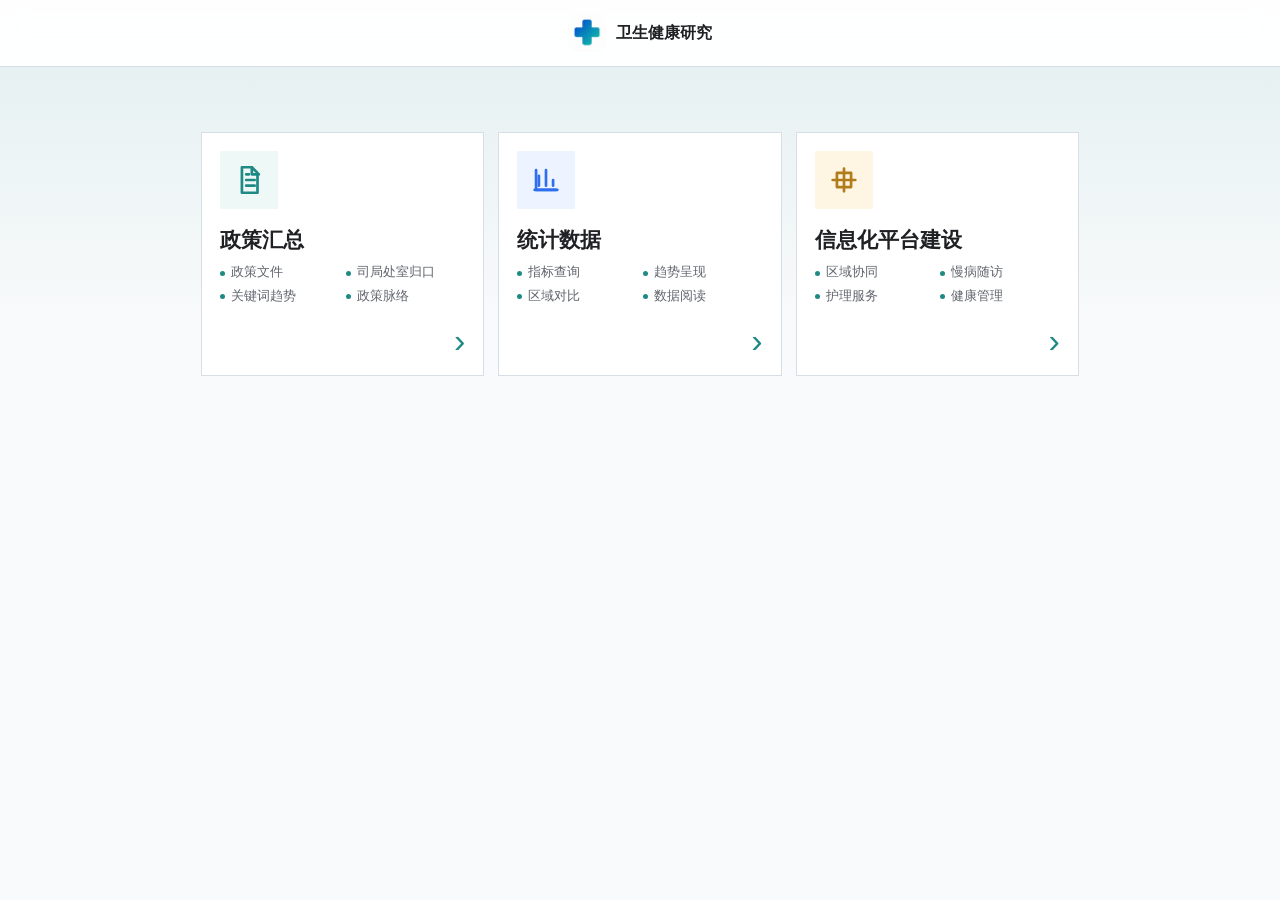
==== commit 796ff293: "Use lists for portal descriptions" ====
--- a/index.html
+++ b/index.html
@@ -28,7 +28,12 @@
           </span>
           <span class="portal-card-body">
             <strong>政策汇总</strong>
-            <em>政策文件、部委司局处室归口、关键词趋势、政策脉络。</em>
+            <ul>
+              <li>政策文件</li>
+              <li>司局处室归口</li>
+              <li>关键词趋势</li>
+              <li>政策脉络</li>
+            </ul>
           </span>
           <span class="portal-arrow" aria-hidden="true">›</span>
         </a>
@@ -43,7 +48,12 @@
           </span>
           <span class="portal-card-body">
             <strong>统计数据</strong>
-            <em>指标查询、趋势呈现、区域对比和数据阅读入口。</em>
+            <ul>
+              <li>指标查询</li>
+              <li>趋势呈现</li>
+              <li>区域对比</li>
+              <li>数据阅读</li>
+            </ul>
           </span>
           <span class="portal-arrow" aria-hidden="true">›</span>
         </a>
@@ -57,7 +67,12 @@
           </span>
           <span class="portal-card-body">
             <strong>信息化平台建设</strong>
-            <em>区域协同、慢病随访、护理服务和健康管理等平台场景。</em>
+            <ul>
+              <li>区域协同</li>
+              <li>慢病随访</li>
+              <li>护理服务</li>
+              <li>健康管理</li>
+            </ul>
           </span>
           <span class="portal-arrow" aria-hidden="true">›</span>
         </a>
--- a/styles.css
+++ b/styles.css
@@ -1646,6 +1646,33 @@
   line-height: 1.5;
 }
 
+.portal-card-body ul {
+  list-style: none;
+  margin: 0;
+  padding: 0;
+  display: grid;
+  grid-template-columns: repeat(2, minmax(0, 1fr));
+  gap: 6px;
+}
+
+.portal-card-body li {
+  min-width: 0;
+  color: var(--muted);
+  font-size: 13px;
+  line-height: 1.35;
+}
+
+.portal-card-body li::before {
+  content: "";
+  display: inline-block;
+  width: 5px;
+  height: 5px;
+  margin-right: 6px;
+  border-radius: 50%;
+  background: var(--teal);
+  vertical-align: middle;
+}
+
 .portal-home-simple .portal-header {
   justify-content: center;
 }
@@ -1959,6 +1986,16 @@
   .portal-card-body em {
     font-size: 12px;
     line-height: 1.45;
+  }
+
+  .portal-card-body ul {
+    grid-template-columns: repeat(2, minmax(0, 1fr));
+    gap: 4px 8px;
+  }
+
+  .portal-card-body li {
+    font-size: 12px;
+    line-height: 1.35;
   }
 
   .portal-note {
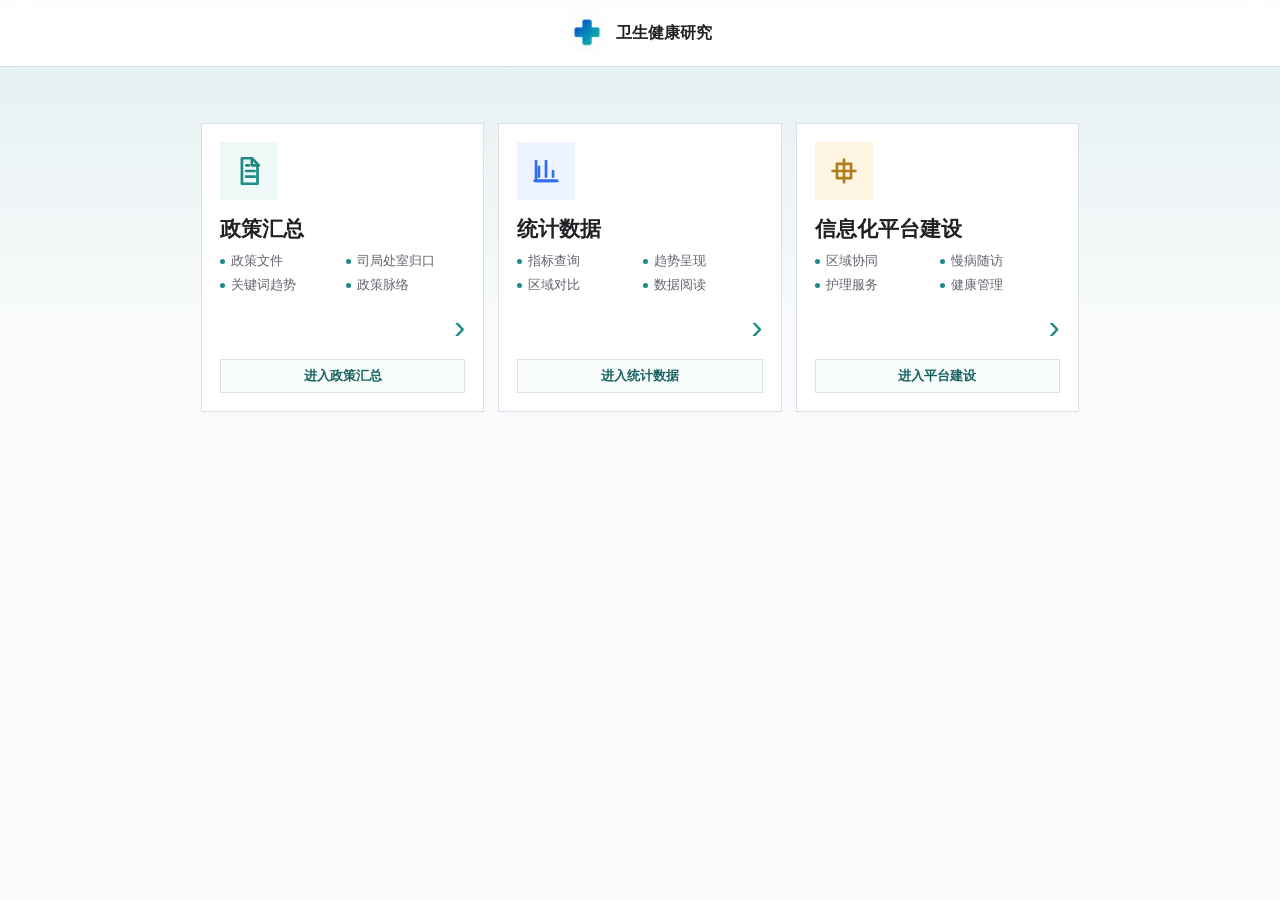
==== commit 965fcbc2: "Refine portal card navigation" ====
--- a/index.html
+++ b/index.html
@@ -36,6 +36,7 @@
             </ul>
           </span>
           <span class="portal-arrow" aria-hidden="true">›</span>
+          <span class="portal-card-action">进入政策汇总</span>
         </a>
 
         <a class="portal-card portal-card-data" href="https://xujiann.github.io/health-indicators/">
@@ -56,6 +57,7 @@
             </ul>
           </span>
           <span class="portal-arrow" aria-hidden="true">›</span>
+          <span class="portal-card-action">进入统计数据</span>
         </a>
 
         <a class="portal-card portal-card-platform" href="https://xujiann.github.io/chronic-care-platform/login.html">
@@ -75,6 +77,7 @@
             </ul>
           </span>
           <span class="portal-arrow" aria-hidden="true">›</span>
+          <span class="portal-card-action">进入平台建设</span>
         </a>
       </section>
 
--- a/styles.css
+++ b/styles.css
@@ -1580,13 +1580,14 @@
   display: grid;
   grid-template-columns: 1fr;
   align-content: start;
-  gap: 18px;
-  min-height: 244px;
+  gap: 16px;
+  min-height: 236px;
   padding: 18px;
   background: #fff;
   border: 1px solid var(--line);
   color: var(--ink);
   text-decoration: none;
+  transition: transform .16s ease, box-shadow .16s ease, border-color .16s ease;
 }
 
 .portal-card:hover {
@@ -1679,6 +1680,7 @@
 
 .portal-home-simple .portal-main {
   max-width: 980px;
+  padding-top: clamp(16px, 4vw, 42px);
 }
 
 .portal-home-simple .portal-hero {
@@ -1702,6 +1704,20 @@
   color: var(--teal);
   font-size: 34px;
   line-height: 1;
+}
+
+.portal-card-action {
+  display: inline-flex;
+  align-items: center;
+  justify-content: center;
+  min-height: 34px;
+  margin-top: auto;
+  padding: 0 12px;
+  border: 1px solid #d6e5e2;
+  background: #f7fbfa;
+  color: #17635f;
+  font-size: 13px;
+  font-weight: 900;
 }
 
 .portal-note {
@@ -1914,6 +1930,10 @@
     padding: 10px 10px max(22px, env(safe-area-inset-bottom));
   }
 
+  .portal-home-simple .portal-main {
+    padding-top: 10px;
+  }
+
   .portal-hero {
     min-height: 0;
     padding: 16px;
@@ -1963,7 +1983,7 @@
     grid-template-columns: 44px minmax(0, 1fr) auto;
     align-content: center;
     gap: 10px;
-    min-height: 92px;
+    min-height: 112px;
     padding: 12px;
     border-radius: 14px;
   }
@@ -1996,6 +2016,15 @@
   .portal-card-body li {
     font-size: 12px;
     line-height: 1.35;
+  }
+
+  .portal-card-action {
+    grid-column: 2 / 4;
+    justify-self: start;
+    min-height: 28px;
+    padding: 0 10px;
+    border-radius: 999px;
+    font-size: 12px;
   }
 
   .portal-note {
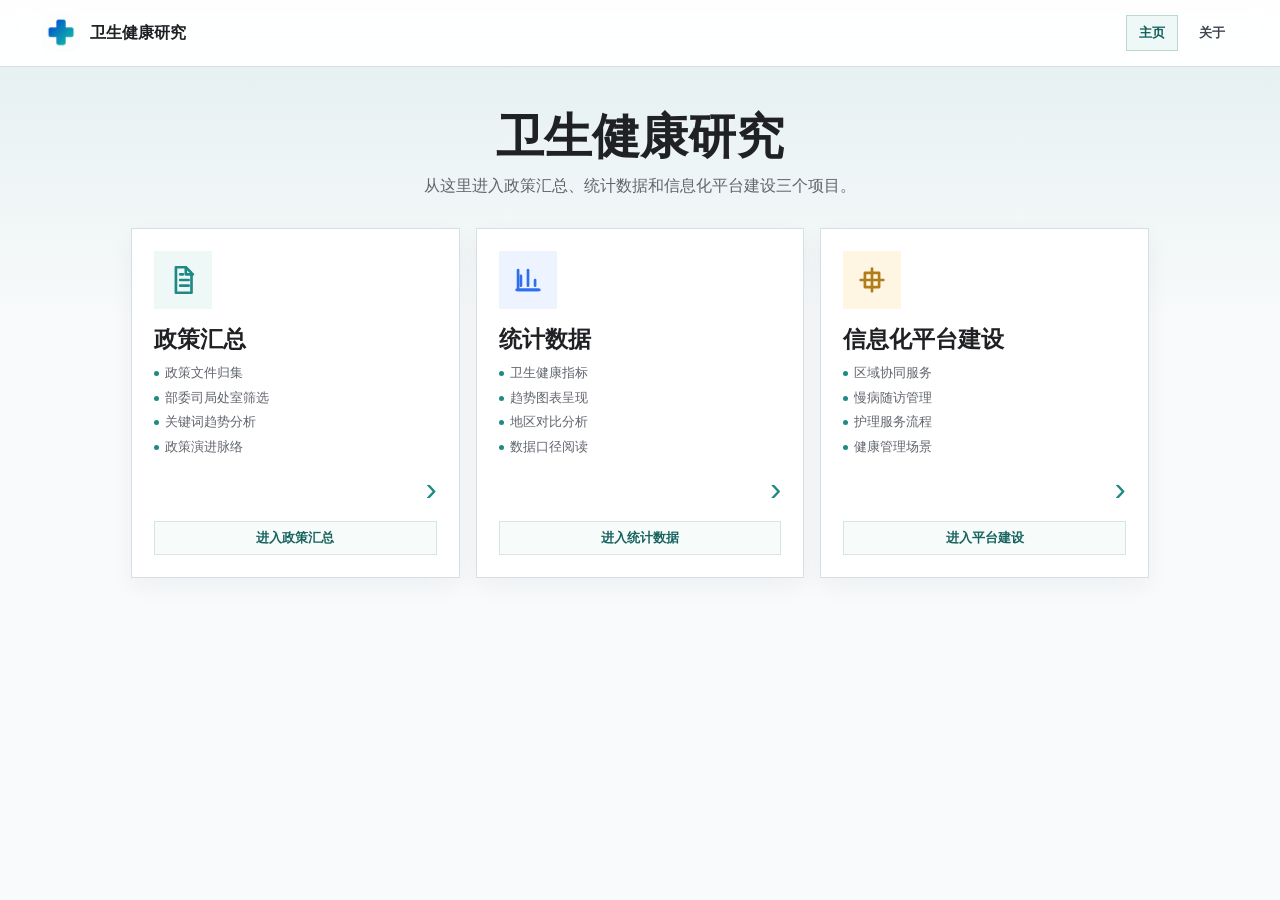
==== commit 7a904892: "Refine portal homepage and project links" ====
--- a/index.html
+++ b/index.html
@@ -14,9 +14,18 @@
         <img src="assets/favicon.png" alt="" />
         <span>卫生健康研究</span>
       </a>
+      <nav aria-label="总入口导航">
+        <a href="index.html" class="is-active">主页</a>
+        <a href="about.html">关于</a>
+      </nav>
     </header>
 
     <main class="portal-main">
+      <section class="portal-intro" aria-label="入口说明">
+        <h1>卫生健康研究</h1>
+        <p>从这里进入政策汇总、统计数据和信息化平台建设三个项目。</p>
+      </section>
+
       <section class="portal-grid" aria-label="项目入口">
         <a class="portal-card portal-card-policy" href="https://xujiann.github.io/health-policy/policy.html">
           <span class="portal-icon" aria-hidden="true">
@@ -29,10 +38,10 @@
           <span class="portal-card-body">
             <strong>政策汇总</strong>
             <ul>
-              <li>政策文件</li>
-              <li>司局处室归口</li>
-              <li>关键词趋势</li>
-              <li>政策脉络</li>
+              <li>政策文件归集</li>
+              <li>部委司局处室筛选</li>
+              <li>关键词趋势分析</li>
+              <li>政策演进脉络</li>
             </ul>
           </span>
           <span class="portal-arrow" aria-hidden="true">›</span>
@@ -50,10 +59,10 @@
           <span class="portal-card-body">
             <strong>统计数据</strong>
             <ul>
-              <li>指标查询</li>
-              <li>趋势呈现</li>
-              <li>区域对比</li>
-              <li>数据阅读</li>
+              <li>卫生健康指标</li>
+              <li>趋势图表呈现</li>
+              <li>地区对比分析</li>
+              <li>数据口径阅读</li>
             </ul>
           </span>
           <span class="portal-arrow" aria-hidden="true">›</span>
@@ -70,10 +79,10 @@
           <span class="portal-card-body">
             <strong>信息化平台建设</strong>
             <ul>
-              <li>区域协同</li>
-              <li>慢病随访</li>
-              <li>护理服务</li>
-              <li>健康管理</li>
+              <li>区域协同服务</li>
+              <li>慢病随访管理</li>
+              <li>护理服务流程</li>
+              <li>健康管理场景</li>
             </ul>
           </span>
           <span class="portal-arrow" aria-hidden="true">›</span>
--- a/styles.css
+++ b/styles.css
@@ -1515,6 +1515,23 @@
   padding: clamp(22px, 4vw, 54px);
 }
 
+.portal-intro {
+  max-width: 760px;
+  margin: 0 auto clamp(18px, 3vw, 30px);
+  text-align: center;
+}
+
+.portal-intro h1 {
+  margin-bottom: 8px;
+  font-size: clamp(28px, 4.2vw, 48px);
+}
+
+.portal-intro p {
+  margin-bottom: 0;
+  color: var(--muted);
+  font-size: 16px;
+}
+
 .portal-hero {
   min-height: 238px;
   display: grid;
@@ -1572,7 +1589,7 @@
 .portal-grid {
   display: grid;
   grid-template-columns: repeat(3, minmax(0, 1fr));
-  gap: 14px;
+  gap: 16px;
   margin-top: 18px;
 }
 
@@ -1581,12 +1598,13 @@
   grid-template-columns: 1fr;
   align-content: start;
   gap: 16px;
-  min-height: 236px;
-  padding: 18px;
+  min-height: 278px;
+  padding: 22px;
   background: #fff;
   border: 1px solid var(--line);
   color: var(--ink);
   text-decoration: none;
+  box-shadow: 0 8px 22px rgba(31, 41, 55, 0.05);
   transition: transform .16s ease, box-shadow .16s ease, border-color .16s ease;
 }
 
@@ -1636,7 +1654,7 @@
 }
 
 .portal-card-body strong {
-  font-size: 21px;
+  font-size: 23px;
   line-height: 1.25;
 }
 
@@ -1652,8 +1670,8 @@
   margin: 0;
   padding: 0;
   display: grid;
-  grid-template-columns: repeat(2, minmax(0, 1fr));
-  gap: 6px;
+  grid-template-columns: 1fr;
+  gap: 7px;
 }
 
 .portal-card-body li {
@@ -1675,11 +1693,11 @@
 }
 
 .portal-home-simple .portal-header {
-  justify-content: center;
+  justify-content: space-between;
 }
 
 .portal-home-simple .portal-main {
-  max-width: 980px;
+  max-width: 1120px;
   padding-top: clamp(16px, 4vw, 42px);
 }
 
@@ -1695,7 +1713,7 @@
 }
 
 .portal-home-simple .portal-grid {
-  margin-top: 14px;
+  margin-top: 0;
 }
 
 .portal-arrow {
@@ -1934,6 +1952,21 @@
     padding-top: 10px;
   }
 
+  .portal-intro {
+    margin-bottom: 12px;
+    text-align: left;
+  }
+
+  .portal-intro h1 {
+    margin-bottom: 4px;
+    font-size: 26px;
+  }
+
+  .portal-intro p {
+    font-size: 13px;
+    line-height: 1.6;
+  }
+
   .portal-hero {
     min-height: 0;
     padding: 16px;
@@ -2009,8 +2042,8 @@
   }
 
   .portal-card-body ul {
-    grid-template-columns: repeat(2, minmax(0, 1fr));
-    gap: 4px 8px;
+    grid-template-columns: 1fr;
+    gap: 3px;
   }
 
   .portal-card-body li {
